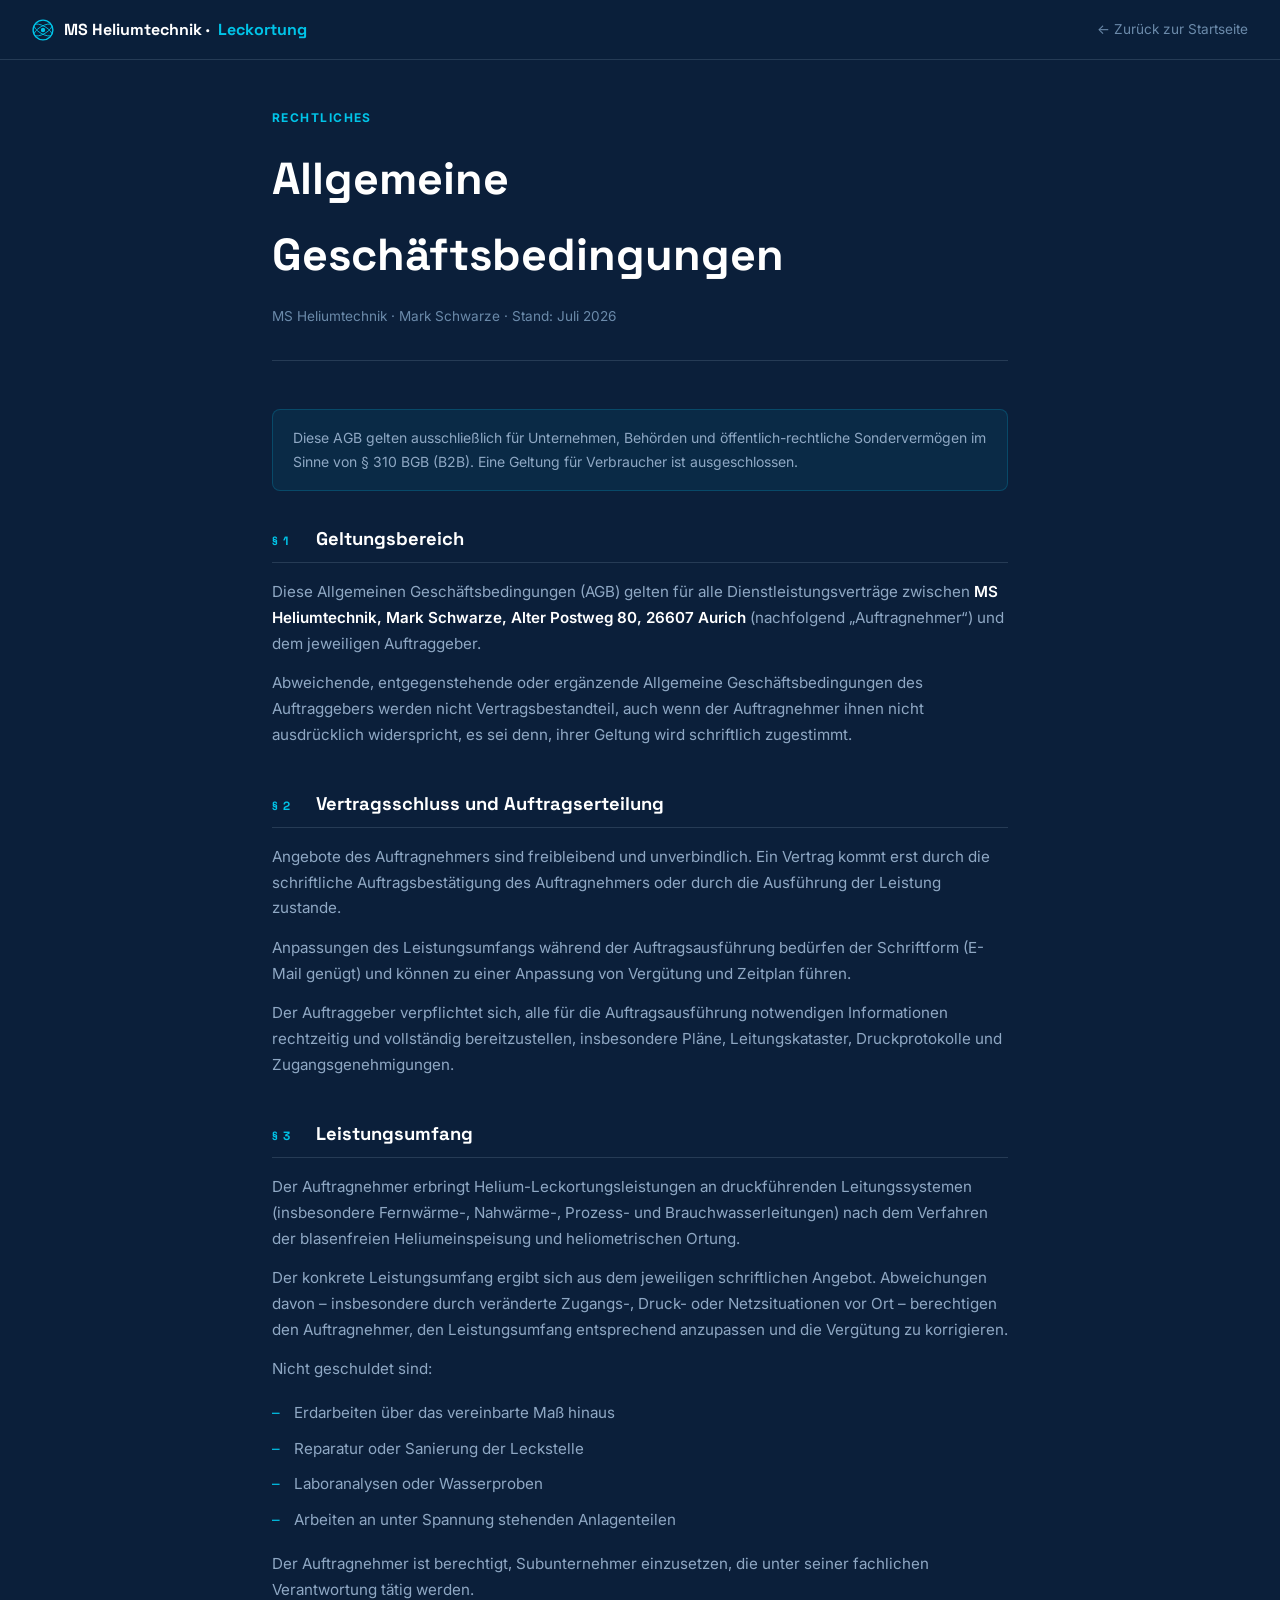
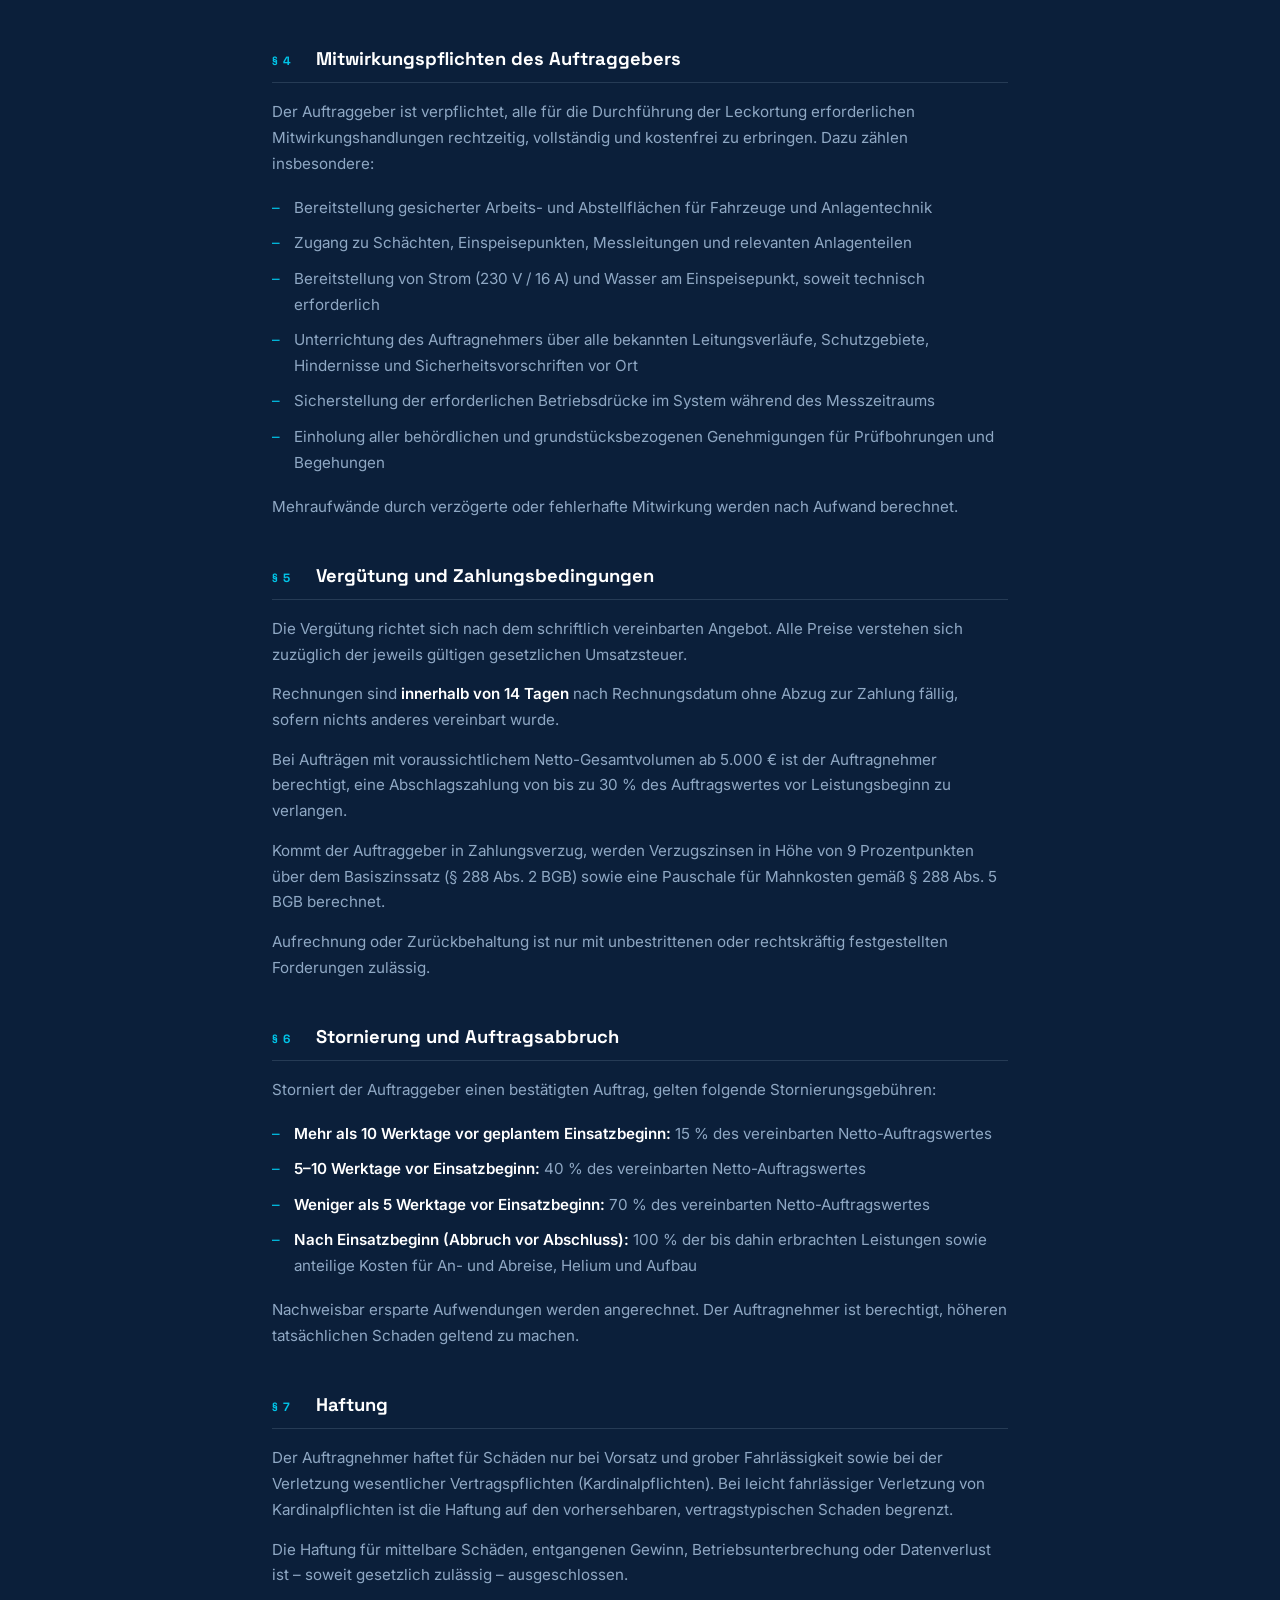
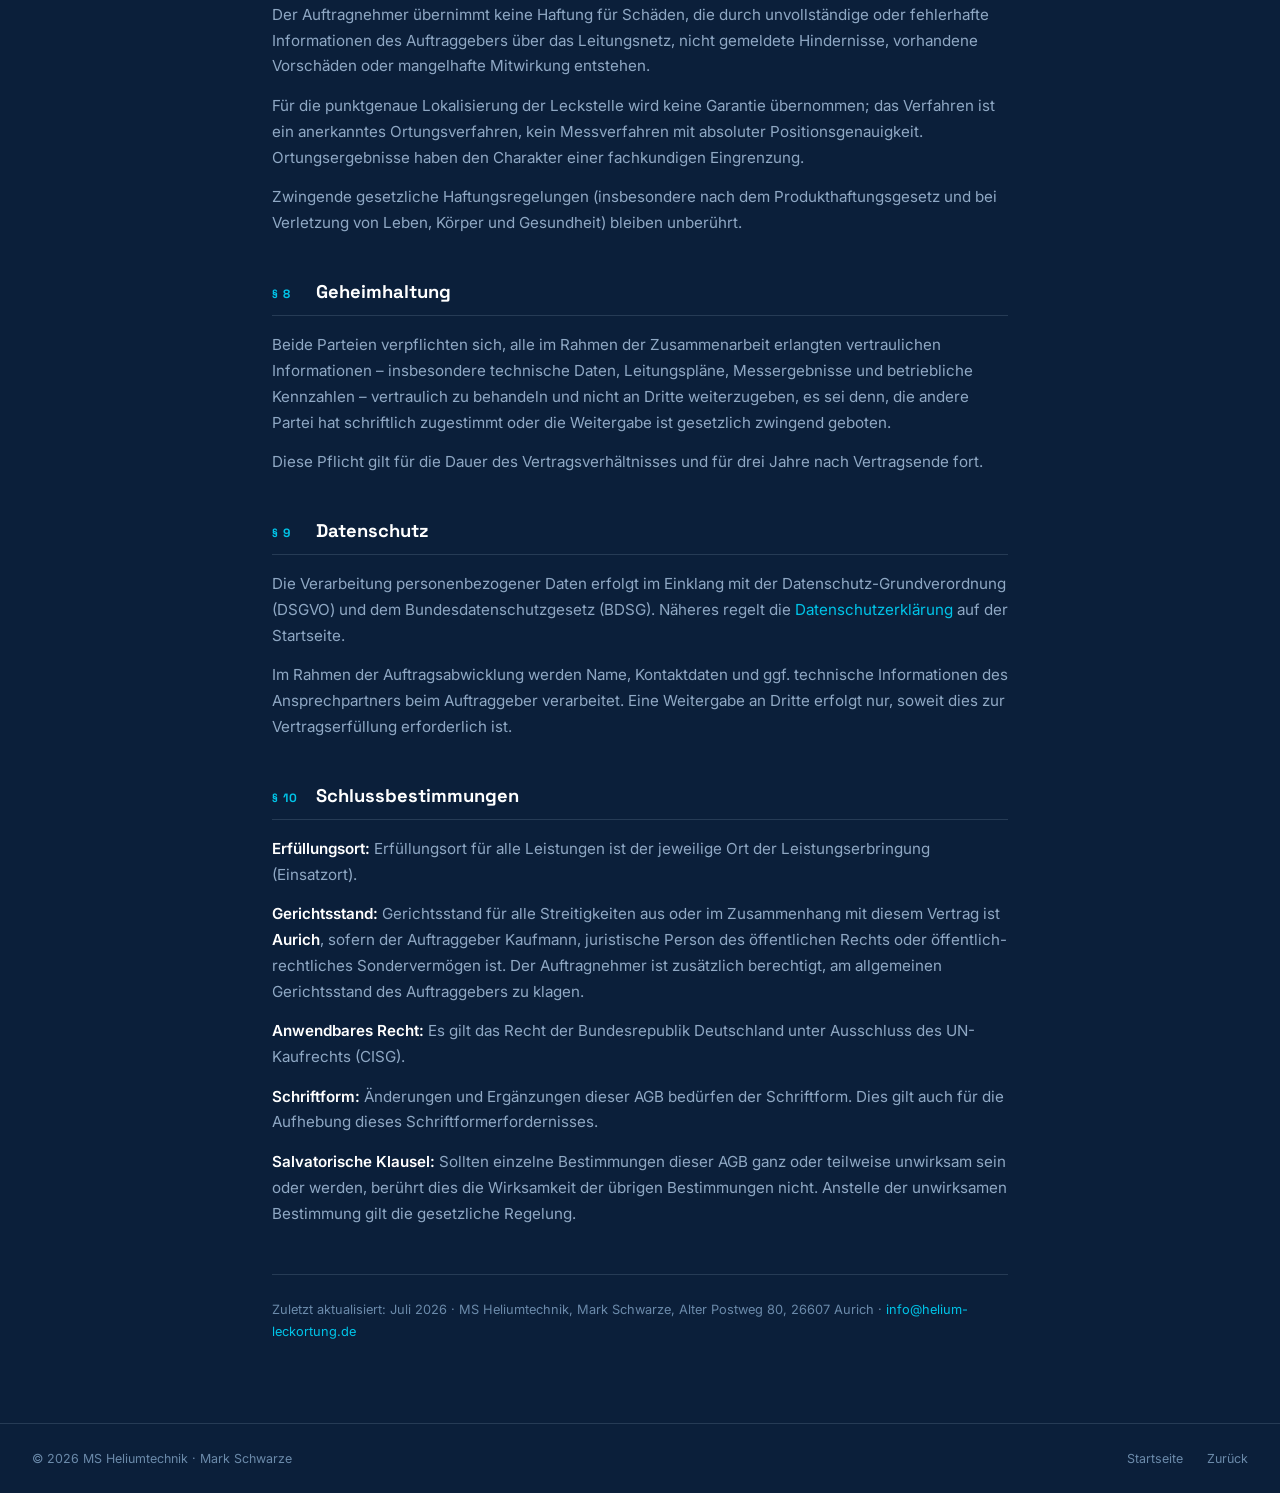
==== agb.html @ 7188d667 "Add AGB page and footer link" ====
<!DOCTYPE html>
<html lang="de">
<head>
<meta charset="UTF-8">
<meta name="viewport" content="width=device-width, initial-scale=1.0">
<title>AGB – MS Heliumtechnik | Allgemeine Geschäftsbedingungen</title>
<meta name="description" content="Allgemeine Geschäftsbedingungen der MS Heliumtechnik (Mark Schwarze) für Helium-Leckortungsleistungen.">
<meta name="robots" content="noindex">
<link rel="preconnect" href="https://fonts.googleapis.com">
<link href="https://fonts.googleapis.com/css2?family=Inter:wght@300;400;500;600;700&family=Space+Grotesk:wght@400;500;600;700&display=swap" rel="stylesheet">
<link rel="icon" href="/ChatGPT%20Image%202.%20Juli%202026%2C%2013_45_58.png" type="image/png">
<style>
  :root {
    --navy: #0B1F3A;--navy-mid: #142947;--navy-light: #1C3A5E;
    --helium: #00C4E8;--helium-dark: #0098B8;--steel: #8FA8C4;
    --white: #FFFFFF;--off-white: #F0F4F8;--text-muted: #6B8AAA;
    --border: rgba(143,168,196,0.2);
  }
  *,*::before,*::after{box-sizing:border-box;margin:0;padding:0}
  html{scroll-behavior:smooth}
  body{font-family:'Inter',sans-serif;background:var(--navy);color:var(--white);line-height:1.7;min-height:100vh}
  h1,h2,h3{font-family:'Space Grotesk',sans-serif}
  nav{background:rgba(11,31,58,0.97);border-bottom:1px solid var(--border);padding:1rem 2rem;display:flex;align-items:center;justify-content:space-between}
  .nav-brand{font-family:'Space Grotesk',sans-serif;font-weight:700;font-size:1rem;color:var(--white);text-decoration:none;display:flex;align-items:center;gap:0.6rem}
  .nav-brand span{color:var(--helium)}
  .nav-back{font-size:0.85rem;color:var(--text-muted);text-decoration:none;transition:color 0.2s}
  .nav-back:hover{color:var(--white)}
  .page-wrap{max-width:800px;margin:0 auto;padding:3rem 2rem 5rem}
  .page-header{margin-bottom:3rem;padding-bottom:2rem;border-bottom:1px solid var(--border)}
  .page-header .tag{font-size:0.75rem;font-weight:700;letter-spacing:0.12em;text-transform:uppercase;color:var(--helium);margin-bottom:0.75rem;display:block}
  .page-header h1{font-size:clamp(1.8rem,4vw,2.8rem);font-weight:700;color:var(--white);margin-bottom:0.75rem}
  .page-header .meta{font-size:0.85rem;color:var(--text-muted)}
  .agb-section{margin-bottom:2.5rem}
  .agb-section h2{font-size:1.15rem;font-weight:700;color:var(--white);margin-bottom:1rem;padding-bottom:0.5rem;border-bottom:1px solid var(--border);display:flex;align-items:baseline;gap:0.75rem}
  .agb-section h2 .num{font-size:0.75rem;font-weight:700;color:var(--helium);letter-spacing:0.08em;min-width:2rem}
  .agb-section p{color:var(--steel);margin-bottom:0.85rem;font-size:0.95rem}
  .agb-section p:last-child{margin-bottom:0}
  .agb-section ul{list-style:none;padding-left:0;margin-bottom:0.85rem}
  .agb-section ul li{color:var(--steel);font-size:0.95rem;padding:0.3rem 0 0.3rem 1.4rem;position:relative}
  .agb-section ul li::before{content:'–';position:absolute;left:0;color:var(--helium)}
  strong{color:var(--white);font-weight:600}
  a{color:var(--helium);text-decoration:none}
  a:hover{text-decoration:underline}
  .notice{background:rgba(0,196,232,0.07);border:1px solid rgba(0,196,232,0.2);border-radius:8px;padding:1rem 1.25rem;margin-bottom:2rem;font-size:0.875rem;color:var(--steel)}
  footer{border-top:1px solid var(--border);padding:1.5rem 2rem;display:flex;justify-content:space-between;align-items:center;font-size:0.78rem;color:var(--text-muted)}
  footer a{color:var(--text-muted);text-decoration:none;margin-left:1.5rem}
  footer a:hover{color:var(--white)}
  @media(max-width:600px){.page-wrap{padding:2rem 1.25rem 4rem}footer{flex-direction:column;gap:1rem;text-align:center}footer a{margin-left:0.75rem}}
</style>
</head>
<body>
<nav>
  <a href="/" class="nav-brand">
    <svg width="22" height="22" viewBox="0 0 40 40" fill="none" xmlns="http://www.w3.org/2000/svg">
      <circle cx="20" cy="20" r="18" stroke="#00C4E8" stroke-width="2.5" fill="none"/>
      <circle cx="20" cy="20" r="4" fill="#00C4E8"/>
      <ellipse cx="20" cy="20" rx="18" ry="7" stroke="#00C4E8" stroke-width="1.5" fill="none" transform="rotate(30 20 20)"/>
      <ellipse cx="20" cy="20" rx="18" ry="7" stroke="#00C4E8" stroke-width="1.5" fill="none" transform="rotate(-30 20 20)"/>
    </svg>
    MS Heliumtechnik · <span>Leckortung</span>
  </a>
  <a href="/" class="nav-back">← Zurück zur Startseite</a>
</nav>
<div class="page-wrap">
  <div class="page-header">
    <span class="tag">Rechtliches</span>
    <h1>Allgemeine Geschäftsbedingungen</h1>
    <p class="meta">MS Heliumtechnik · Mark Schwarze · Stand: Juli 2026</p>
  </div>
  <div class="notice">Diese AGB gelten ausschließlich für Unternehmen, Behörden und öffentlich-rechtliche Sondervermögen im Sinne von § 310 BGB (B2B). Eine Geltung für Verbraucher ist ausgeschlossen.</div>
  <div class="agb-section">
    <h2><span class="num">§ 1</span>Geltungsbereich</h2>
    <p>Diese Allgemeinen Geschäftsbedingungen (AGB) gelten für alle Dienstleistungsverträge zwischen <strong>MS Heliumtechnik, Mark Schwarze, Alter Postweg 80, 26607 Aurich</strong> (nachfolgend „Auftragnehmer“) und dem jeweiligen Auftraggeber.</p>
    <p>Abweichende, entgegenstehende oder ergänzende Allgemeine Geschäftsbedingungen des Auftraggebers werden nicht Vertragsbestandteil, auch wenn der Auftragnehmer ihnen nicht ausdrücklich widerspricht, es sei denn, ihrer Geltung wird schriftlich zugestimmt.</p>
  </div>
  <div class="agb-section">
    <h2><span class="num">§ 2</span>Vertragsschluss und Auftragserteilung</h2>
    <p>Angebote des Auftragnehmers sind freibleibend und unverbindlich. Ein Vertrag kommt erst durch die schriftliche Auftragsbestätigung des Auftragnehmers oder durch die Ausführung der Leistung zustande.</p>
    <p>Anpassungen des Leistungsumfangs während der Auftragsausführung bedürfen der Schriftform (E-Mail genügt) und können zu einer Anpassung von Vergütung und Zeitplan führen.</p>
    <p>Der Auftraggeber verpflichtet sich, alle für die Auftragsausführung notwendigen Informationen rechtzeitig und vollständig bereitzustellen, insbesondere Pläne, Leitungskataster, Druckprotokolle und Zugangsgenehmigungen.</p>
  </div>
  <div class="agb-section">
    <h2><span class="num">§ 3</span>Leistungsumfang</h2>
    <p>Der Auftragnehmer erbringt Helium-Leckortungsleistungen an druckführenden Leitungssystemen (insbesondere Fernwärme-, Nahwärme-, Prozess- und Brauchwasserleitungen) nach dem Verfahren der blasenfreien Heliumeinspeisung und heliometrischen Ortung.</p>
    <p>Der konkrete Leistungsumfang ergibt sich aus dem jeweiligen schriftlichen Angebot. Abweichungen davon – insbesondere durch veränderte Zugangs-, Druck- oder Netzsituationen vor Ort – berechtigen den Auftragnehmer, den Leistungsumfang entsprechend anzupassen und die Vergütung zu korrigieren.</p>
    <p>Nicht geschuldet sind:</p>
    <ul>
      <li>Erdarbeiten über das vereinbarte Maß hinaus</li>
      <li>Reparatur oder Sanierung der Leckstelle</li>
      <li>Laboranalysen oder Wasserproben</li>
      <li>Arbeiten an unter Spannung stehenden Anlagenteilen</li>
    </ul>
    <p>Der Auftragnehmer ist berechtigt, Subunternehmer einzusetzen, die unter seiner fachlichen Verantwortung tätig werden.</p>
  </div>
  <div class="agb-section">
    <h2><span class="num">§ 4</span>Mitwirkungspflichten des Auftraggebers</h2>
    <p>Der Auftraggeber ist verpflichtet, alle für die Durchführung der Leckortung erforderlichen Mitwirkungshandlungen rechtzeitig, vollständig und kostenfrei zu erbringen. Dazu zählen insbesondere:</p>
    <ul>
      <li>Bereitstellung gesicherter Arbeits- und Abstellflächen für Fahrzeuge und Anlagentechnik</li>
      <li>Zugang zu Schächten, Einspeisepunkten, Messleitungen und relevanten Anlagenteilen</li>
      <li>Bereitstellung von Strom (230 V / 16 A) und Wasser am Einspeisepunkt, soweit technisch erforderlich</li>
      <li>Unterrichtung des Auftragnehmers über alle bekannten Leitungsverläufe, Schutzgebiete, Hindernisse und Sicherheitsvorschriften vor Ort</li>
      <li>Sicherstellung der erforderlichen Betriebsdrücke im System während des Messzeitraums</li>
      <li>Einholung aller behördlichen und grundstücksbezogenen Genehmigungen für Prüfbohrungen und Begehungen</li>
    </ul>
    <p>Mehraufwände durch verzögerte oder fehlerhafte Mitwirkung werden nach Aufwand berechnet.</p>
  </div>
  <div class="agb-section">
    <h2><span class="num">§ 5</span>Vergütung und Zahlungsbedingungen</h2>
    <p>Die Vergütung richtet sich nach dem schriftlich vereinbarten Angebot. Alle Preise verstehen sich zuzüglich der jeweils gültigen gesetzlichen Umsatzsteuer.</p>
    <p>Rechnungen sind <strong>innerhalb von 14 Tagen</strong> nach Rechnungsdatum ohne Abzug zur Zahlung fällig, sofern nichts anderes vereinbart wurde.</p>
    <p>Bei Aufträgen mit voraussichtlichem Netto-Gesamtvolumen ab 5.000 € ist der Auftragnehmer berechtigt, eine Abschlagszahlung von bis zu 30 % des Auftragswertes vor Leistungsbeginn zu verlangen.</p>
    <p>Kommt der Auftraggeber in Zahlungsverzug, werden Verzugszinsen in Höhe von 9 Prozentpunkten über dem Basiszinssatz (§ 288 Abs. 2 BGB) sowie eine Pauschale für Mahnkosten gemäß § 288 Abs. 5 BGB berechnet.</p>
    <p>Aufrechnung oder Zurückbehaltung ist nur mit unbestrittenen oder rechtskräftig festgestellten Forderungen zulässig.</p>
  </div>
  <div class="agb-section">
    <h2><span class="num">§ 6</span>Stornierung und Auftragsabbruch</h2>
    <p>Storniert der Auftraggeber einen bestätigten Auftrag, gelten folgende Stornierungsgebühren:</p>
    <ul>
      <li><strong>Mehr als 10 Werktage vor geplantem Einsatzbeginn:</strong> 15 % des vereinbarten Netto-Auftragswertes</li>
      <li><strong>5–10 Werktage vor Einsatzbeginn:</strong> 40 % des vereinbarten Netto-Auftragswertes</li>
      <li><strong>Weniger als 5 Werktage vor Einsatzbeginn:</strong> 70 % des vereinbarten Netto-Auftragswertes</li>
      <li><strong>Nach Einsatzbeginn (Abbruch vor Abschluss):</strong> 100 % der bis dahin erbrachten Leistungen sowie anteilige Kosten für An- und Abreise, Helium und Aufbau</li>
    </ul>
    <p>Nachweisbar ersparte Aufwendungen werden angerechnet. Der Auftragnehmer ist berechtigt, höheren tatsächlichen Schaden geltend zu machen.</p>
  </div>
  <div class="agb-section">
    <h2><span class="num">§ 7</span>Haftung</h2>
    <p>Der Auftragnehmer haftet für Schäden nur bei Vorsatz und grober Fahrlässigkeit sowie bei der Verletzung wesentlicher Vertragspflichten (Kardinalpflichten). Bei leicht fahrlässiger Verletzung von Kardinalpflichten ist die Haftung auf den vorhersehbaren, vertragstypischen Schaden begrenzt.</p>
    <p>Die Haftung für mittelbare Schäden, entgangenen Gewinn, Betriebsunterbrechung oder Datenverlust ist – soweit gesetzlich zulässig – ausgeschlossen.</p>
    <p>Der Auftragnehmer übernimmt keine Haftung für Schäden, die durch unvollständige oder fehlerhafte Informationen des Auftraggebers über das Leitungsnetz, nicht gemeldete Hindernisse, vorhandene Vorschäden oder mangelhafte Mitwirkung entstehen.</p>
    <p>Für die punktgenaue Lokalisierung der Leckstelle wird keine Garantie übernommen; das Verfahren ist ein anerkanntes Ortungsverfahren, kein Messverfahren mit absoluter Positionsgenauigkeit. Ortungsergebnisse haben den Charakter einer fachkundigen Eingrenzung.</p>
    <p>Zwingende gesetzliche Haftungsregelungen (insbesondere nach dem Produkthaftungsgesetz und bei Verletzung von Leben, Körper und Gesundheit) bleiben unberührt.</p>
  </div>
  <div class="agb-section">
    <h2><span class="num">§ 8</span>Geheimhaltung</h2>
    <p>Beide Parteien verpflichten sich, alle im Rahmen der Zusammenarbeit erlangten vertraulichen Informationen – insbesondere technische Daten, Leitungspläne, Messergebnisse und betriebliche Kennzahlen – vertraulich zu behandeln und nicht an Dritte weiterzugeben, es sei denn, die andere Partei hat schriftlich zugestimmt oder die Weitergabe ist gesetzlich zwingend geboten.</p>
    <p>Diese Pflicht gilt für die Dauer des Vertragsverhältnisses und für drei Jahre nach Vertragsende fort.</p>
  </div>
  <div class="agb-section">
    <h2><span class="num">§ 9</span>Datenschutz</h2>
    <p>Die Verarbeitung personenbezogener Daten erfolgt im Einklang mit der Datenschutz-Grundverordnung (DSGVO) und dem Bundesdatenschutzgesetz (BDSG). Näheres regelt die <a href="/">Datenschutzerklärung</a> auf der Startseite.</p>
    <p>Im Rahmen der Auftragsabwicklung werden Name, Kontaktdaten und ggf. technische Informationen des Ansprechpartners beim Auftraggeber verarbeitet. Eine Weitergabe an Dritte erfolgt nur, soweit dies zur Vertragserfüllung erforderlich ist.</p>
  </div>
  <div class="agb-section">
    <h2><span class="num">§ 10</span>Schlussbestimmungen</h2>
    <p><strong>Erfüllungsort:</strong> Erfüllungsort für alle Leistungen ist der jeweilige Ort der Leistungserbringung (Einsatzort).</p>
    <p><strong>Gerichtsstand:</strong> Gerichtsstand für alle Streitigkeiten aus oder im Zusammenhang mit diesem Vertrag ist <strong>Aurich</strong>, sofern der Auftraggeber Kaufmann, juristische Person des öffentlichen Rechts oder öffentlich-rechtliches Sondervermögen ist. Der Auftragnehmer ist zusätzlich berechtigt, am allgemeinen Gerichtsstand des Auftraggebers zu klagen.</p>
    <p><strong>Anwendbares Recht:</strong> Es gilt das Recht der Bundesrepublik Deutschland unter Ausschluss des UN-Kaufrechts (CISG).</p>
    <p><strong>Schriftform:</strong> Änderungen und Ergänzungen dieser AGB bedürfen der Schriftform. Dies gilt auch für die Aufhebung dieses Schriftformerfordernisses.</p>
    <p><strong>Salvatorische Klausel:</strong> Sollten einzelne Bestimmungen dieser AGB ganz oder teilweise unwirksam sein oder werden, berührt dies die Wirksamkeit der übrigen Bestimmungen nicht. Anstelle der unwirksamen Bestimmung gilt die gesetzliche Regelung.</p>
  </div>
  <p style="color:var(--text-muted);font-size:0.8rem;margin-top:3rem;padding-top:1.5rem;border-top:1px solid var(--border);">
    Zuletzt aktualisiert: Juli 2026 · MS Heliumtechnik, Mark Schwarze, Alter Postweg 80, 26607 Aurich · <a href="mailto:info@helium-leckortung.de">info@helium-leckortung.de</a>
  </p>
</div>
<footer>
  <span>© <script>document.write(new Date().getFullYear())</script> MS Heliumtechnik · Mark Schwarze</span>
  <span><a href="/">Startseite</a><a href="#" onclick="event.preventDefault();window.history.back()">Zurück</a></span>
</footer>
</body>
</html>
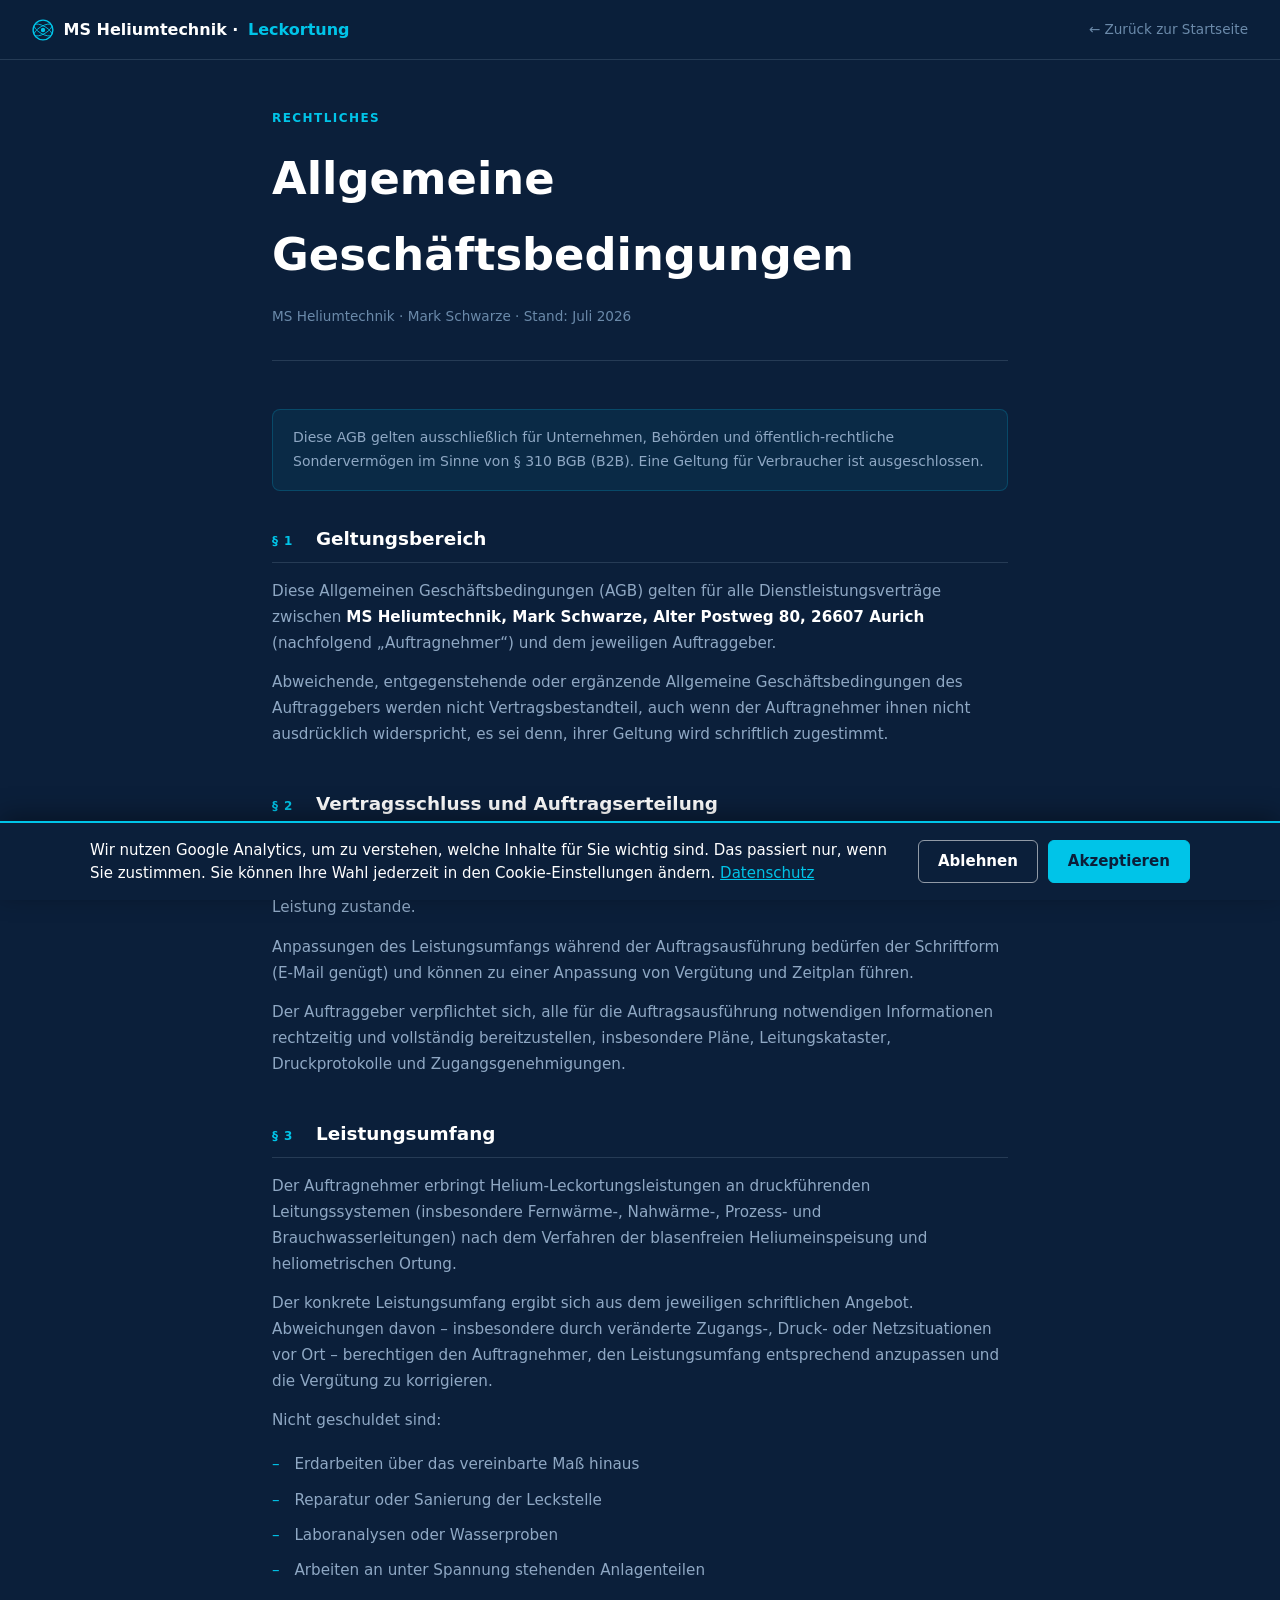
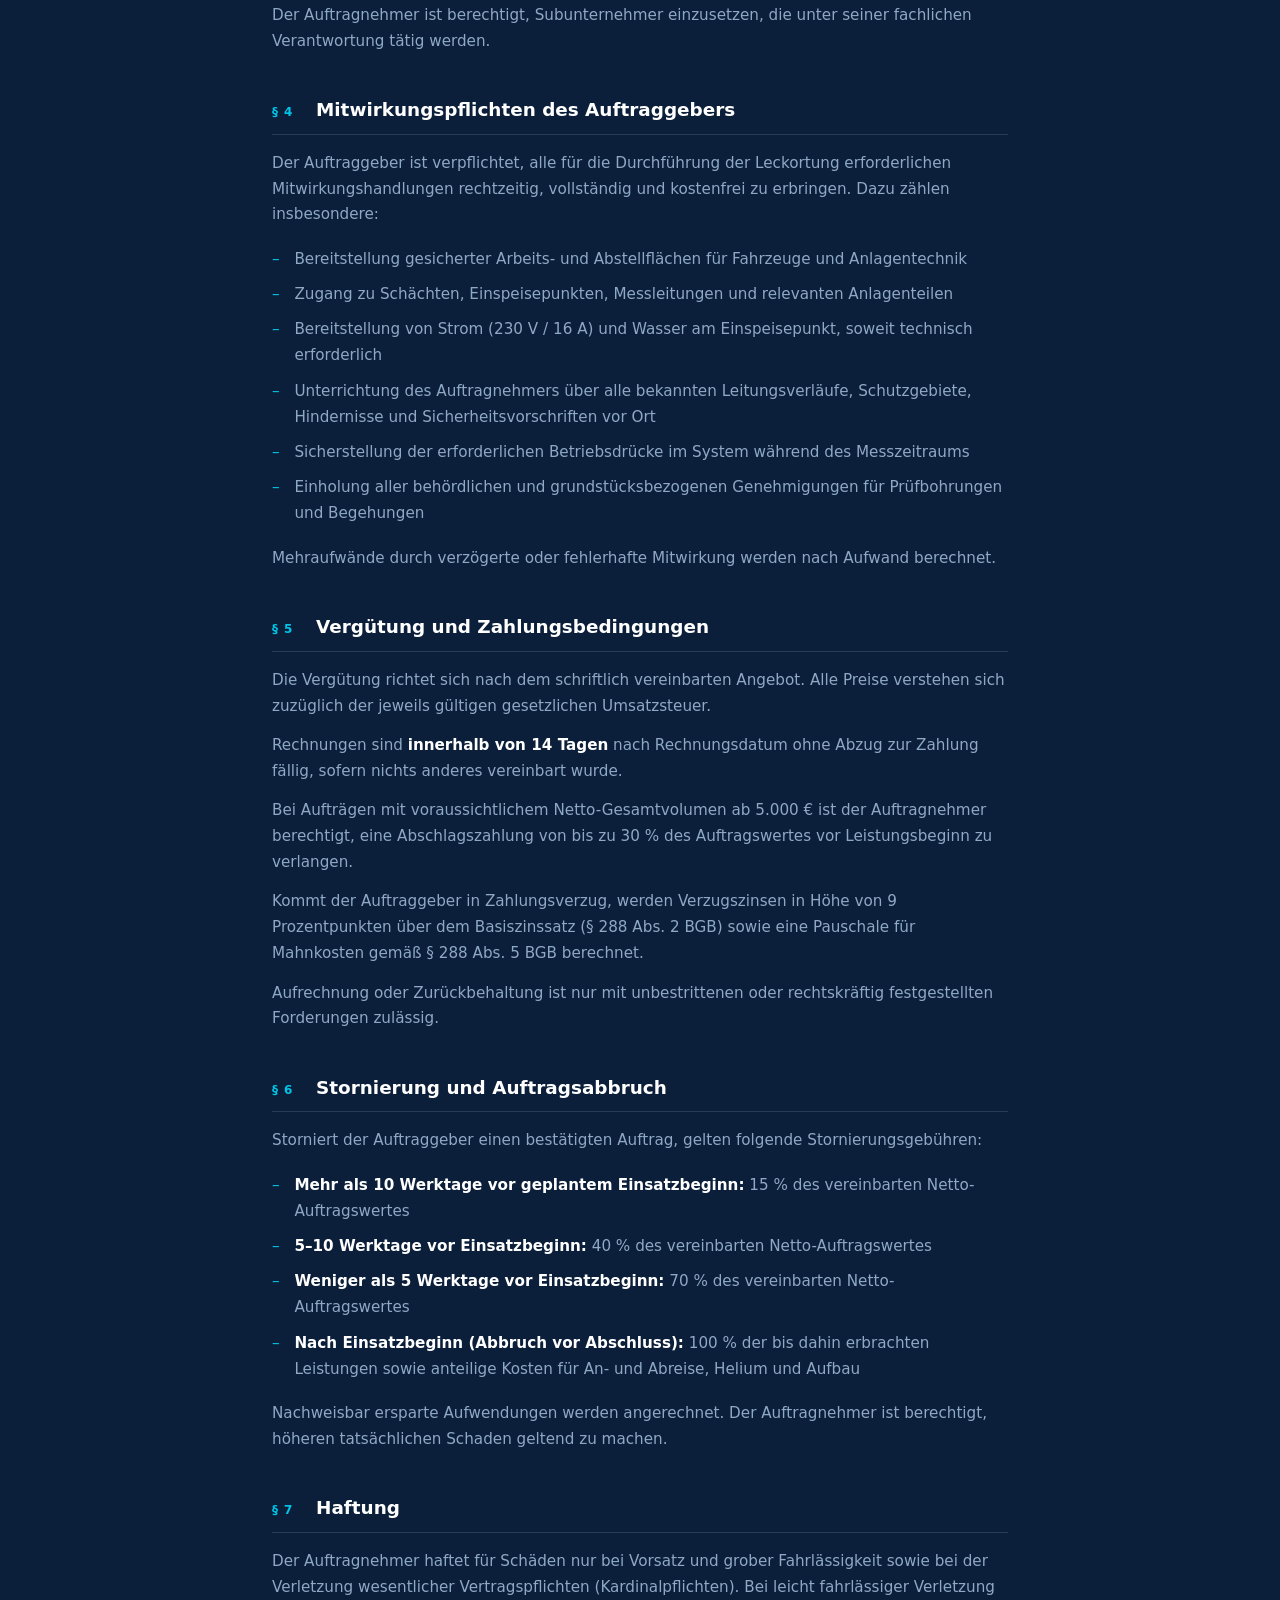
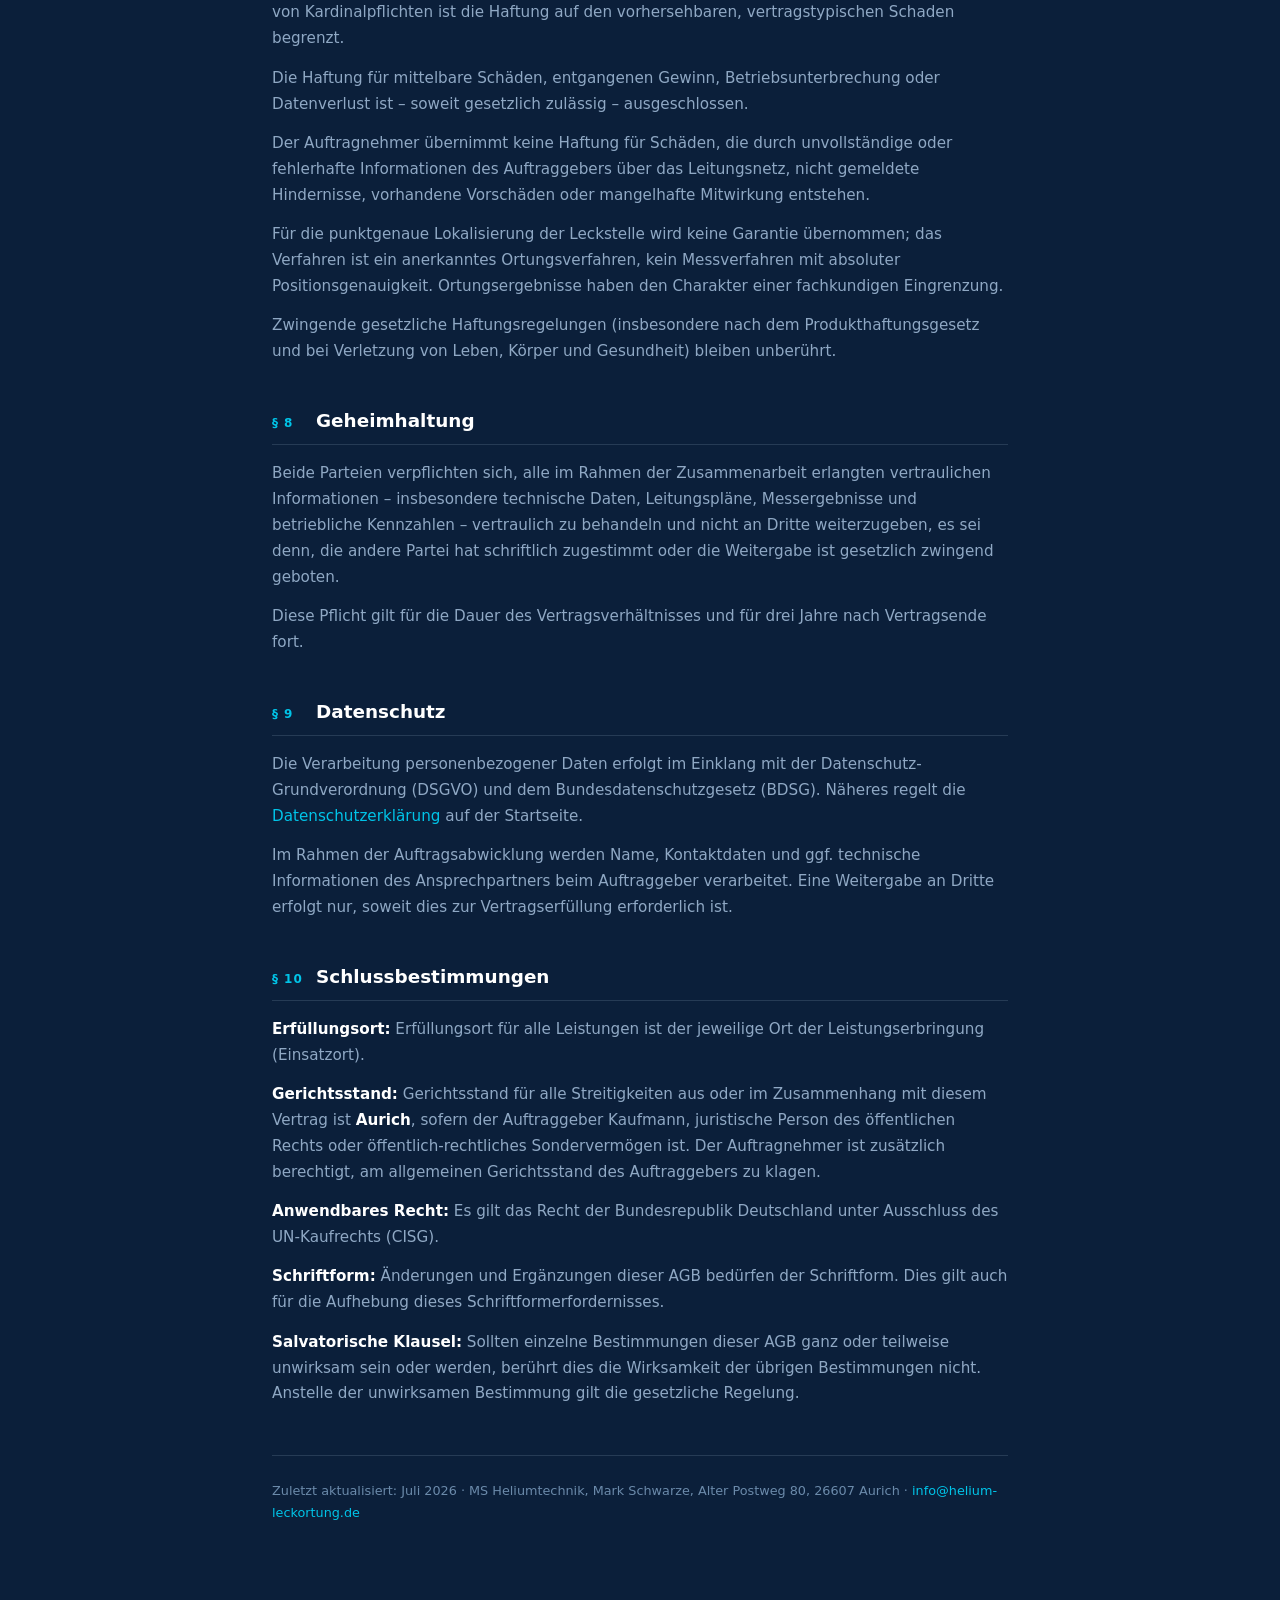
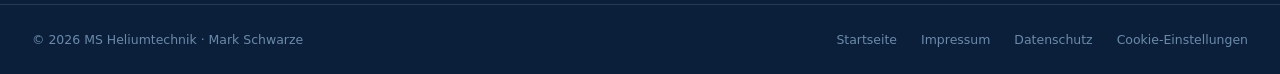
==== commit 6bdedb02: "Cookie-Hinweis mit GA4-Einwilligung, Flyer in neun Sprachen, Datenschutz ergänzt, Google Fonts aus A" ====
--- a/agb.html
+++ b/agb.html
@@ -6,9 +6,7 @@
 <title>AGB – MS Heliumtechnik | Allgemeine Geschäftsbedingungen</title>
 <meta name="description" content="Allgemeine Geschäftsbedingungen der MS Heliumtechnik (Mark Schwarze) für Helium-Leckortungsleistungen.">
 <meta name="robots" content="noindex">
-<link rel="preconnect" href="https://fonts.googleapis.com">
-<link href="https://fonts.googleapis.com/css2?family=Inter:wght@300;400;500;600;700&family=Space+Grotesk:wght@400;500;600;700&display=swap" rel="stylesheet">
-<link rel="icon" href="/ChatGPT%20Image%202.%20Juli%202026%2C%2013_45_58.png" type="image/png">
+<link rel="icon" type="image/png" sizes="64x64" href="/favicon.png">
 <style>
   :root {
     --navy: #0B1F3A;--navy-mid: #142947;--navy-light: #1C3A5E;
@@ -18,10 +16,10 @@
   }
   *,*::before,*::after{box-sizing:border-box;margin:0;padding:0}
   html{scroll-behavior:smooth}
-  body{font-family:'Inter',sans-serif;background:var(--navy);color:var(--white);line-height:1.7;min-height:100vh}
-  h1,h2,h3{font-family:'Space Grotesk',sans-serif}
+  body{font-family:system-ui,-apple-system,'Segoe UI',Roboto,sans-serif;background:var(--navy);color:var(--white);line-height:1.7;min-height:100vh}
+  h1,h2,h3{font-family:'Segoe UI',system-ui,-apple-system,Roboto,sans-serif}
   nav{background:rgba(11,31,58,0.97);border-bottom:1px solid var(--border);padding:1rem 2rem;display:flex;align-items:center;justify-content:space-between}
-  .nav-brand{font-family:'Space Grotesk',sans-serif;font-weight:700;font-size:1rem;color:var(--white);text-decoration:none;display:flex;align-items:center;gap:0.6rem}
+  .nav-brand{font-family:'Segoe UI',system-ui,-apple-system,Roboto,sans-serif;font-weight:700;font-size:1rem;color:var(--white);text-decoration:none;display:flex;align-items:center;gap:0.6rem}
   .nav-brand span{color:var(--helium)}
   .nav-back{font-size:0.85rem;color:var(--text-muted);text-decoration:none;transition:color 0.2s}
   .nav-back:hover{color:var(--white)}
@@ -139,7 +137,7 @@
   </div>
   <div class="agb-section">
     <h2><span class="num">§ 9</span>Datenschutz</h2>
-    <p>Die Verarbeitung personenbezogener Daten erfolgt im Einklang mit der Datenschutz-Grundverordnung (DSGVO) und dem Bundesdatenschutzgesetz (BDSG). Näheres regelt die <a href="/">Datenschutzerklärung</a> auf der Startseite.</p>
+    <p>Die Verarbeitung personenbezogener Daten erfolgt im Einklang mit der Datenschutz-Grundverordnung (DSGVO) und dem Bundesdatenschutzgesetz (BDSG). Näheres regelt die <a href="/datenschutz.html">Datenschutzerklärung</a> auf der Startseite.</p>
     <p>Im Rahmen der Auftragsabwicklung werden Name, Kontaktdaten und ggf. technische Informationen des Ansprechpartners beim Auftraggeber verarbeitet. Eine Weitergabe an Dritte erfolgt nur, soweit dies zur Vertragserfüllung erforderlich ist.</p>
   </div>
   <div class="agb-section">
@@ -156,7 +154,8 @@
 </div>
 <footer>
   <span>© <script>document.write(new Date().getFullYear())</script> MS Heliumtechnik · Mark Schwarze</span>
-  <span><a href="/">Startseite</a><a href="#" onclick="event.preventDefault();window.history.back()">Zurück</a></span>
+  <span><a href="/">Startseite</a><a href="/impressum.html">Impressum</a><a href="/datenschutz.html">Datenschutz</a><a href="#" data-consent-open>Cookie-Einstellungen</a></span>
 </footer>
+<script src="/consent.js" defer></script>
 </body>
 </html>
